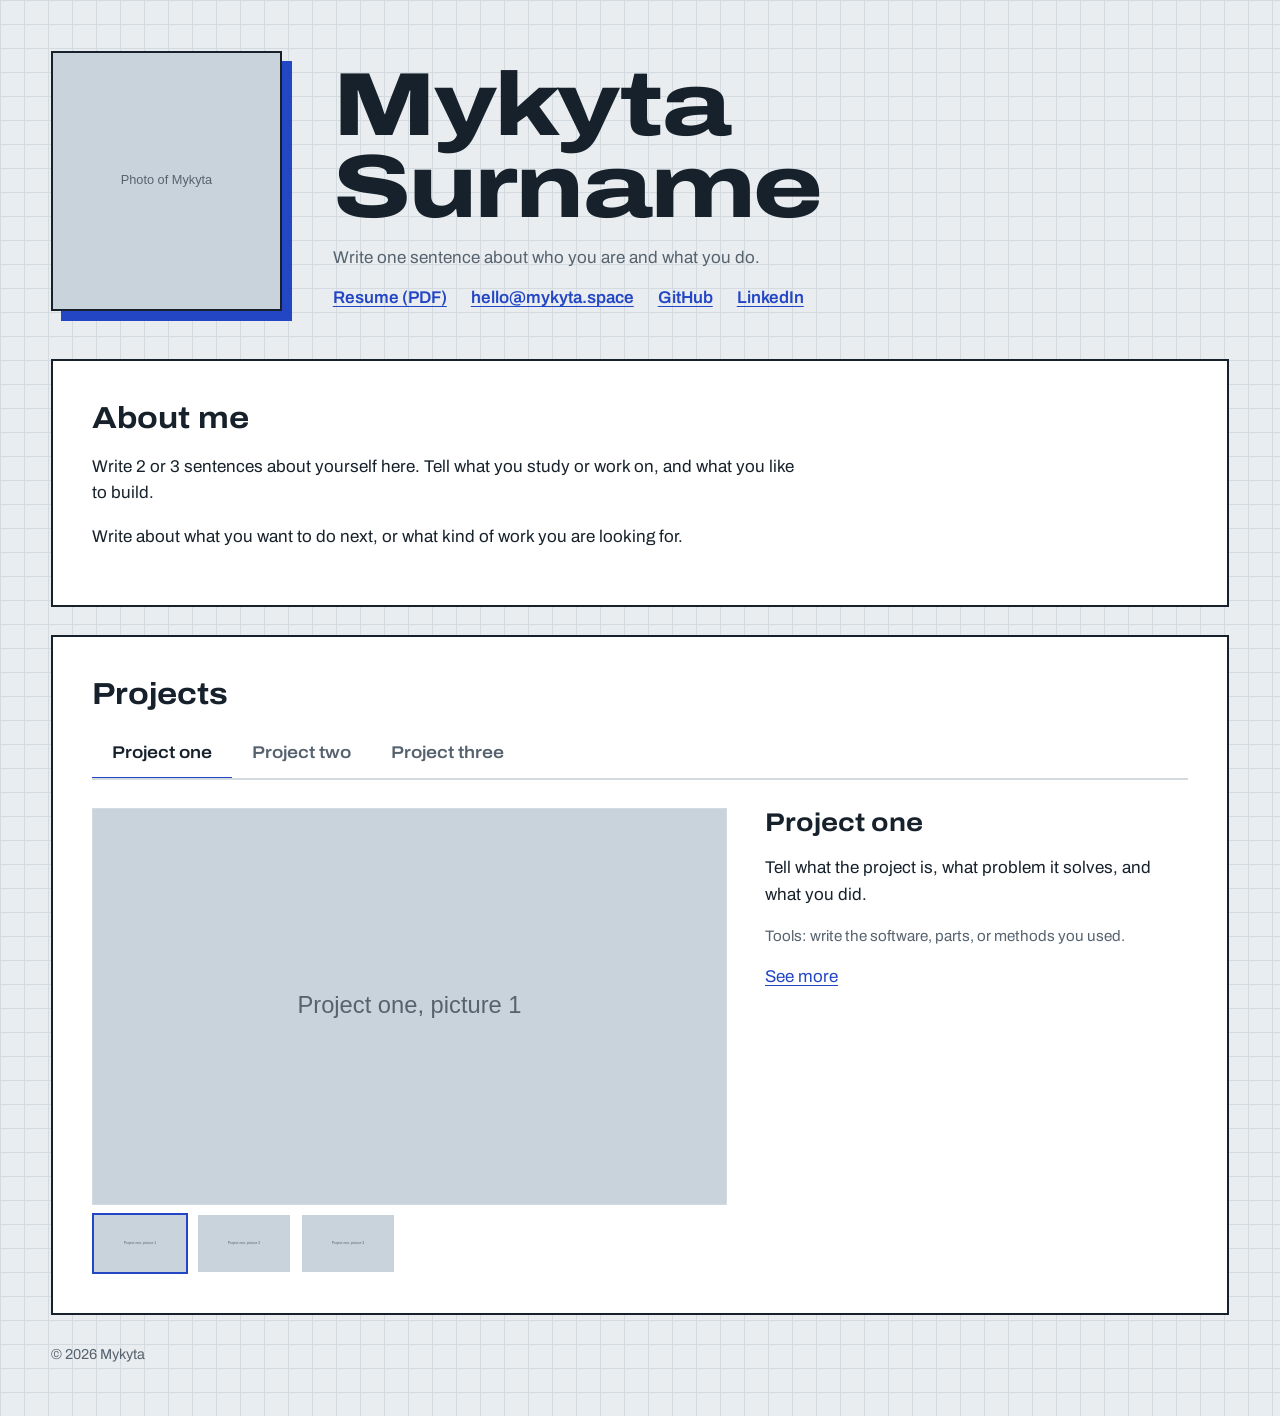
==== Index.html @ 7dcf8968 "Add files via upload" ====
<!DOCTYPE html>
<html lang="en">
<head>
  <meta charset="UTF-8">
  <meta name="viewport" content="width=device-width, initial-scale=1">
  <title>Mykyta | Personal website</title>
  <meta name="description" content="Mykyta's personal website: about and projects.">

  <!-- Font (loads from Google Fonts) -->
  <link rel="preconnect" href="https://fonts.googleapis.com">
  <link rel="preconnect" href="https://fonts.gstatic.com" crossorigin>
  <link href="https://fonts.googleapis.com/css2?family=Archivo:wdth,wght@62..125,100..900&display=swap" rel="stylesheet">

  <script>
    // If a picture file is missing, show a gray box with the picture name.
    function ph(img) {
      img.onerror = null;
      var t = (img.alt || "Picture").replace(/[<&>]/g, "");
      img.src = "data:image/svg+xml;charset=utf-8," + encodeURIComponent(
        '<svg xmlns="http://www.w3.org/2000/svg" width="800" height="600">' +
        '<rect width="100%" height="100%" fill="#C9D3DB"/>' +
        '<text x="50%" y="50%" font-family="sans-serif" font-size="30" fill="#56636F" ' +
        'text-anchor="middle" dominant-baseline="middle">' + t + '</text></svg>');
    }
  </script>

  <style>
    /* ===== COLORS: change these to change the look ===== */
    :root {
      --paper: #E9EDF0;   /* page background */
      --grid:  #D3DAE0;   /* background grid lines */
      --ink:   #17212B;   /* main text and borders */
      --muted: #56636F;   /* small text */
      --accent:#2346C4;   /* links and highlights */
      --card:  #FFFFFF;   /* content areas */
    }
    @media (prefers-color-scheme: dark) {
      :root {
        --paper: #121A22; --grid: #1D2833; --ink: #E6ECF1;
        --muted: #9AA7B3; --accent: #7C97FF; --card: #18222C;
      }
    }

    * { box-sizing: border-box; }
    [hidden] { display: none !important; }

    /* ===== BACKGROUND =====
       Now: a drafting-paper grid.
       To use your own picture, delete the "background-image" and
       "background-size" lines and use this line:
       background: var(--paper) url("images/background.jpg") center / cover fixed;
    */
    body {
      margin: 0;
      font-family: "Archivo", system-ui, -apple-system, "Segoe UI", Roboto, sans-serif;
      font-size: 1.0625rem;
      line-height: 1.55;
      color: var(--ink);
      background-color: var(--paper);
      background-image:
        linear-gradient(var(--grid) 1px, transparent 1px),
        linear-gradient(90deg, var(--grid) 1px, transparent 1px);
      background-size: 24px 24px;
    }

    a { color: var(--accent); text-underline-offset: 3px; }
    :focus-visible { outline: 3px solid var(--accent); outline-offset: 2px; }

    .skip { position: absolute; left: -9999px; }
    .skip:focus { left: 16px; top: 16px; z-index: 10; background: var(--card); padding: 8px 12px; }

    /* ===== PAGE WIDTH: change max-width to make the site wider or narrower ===== */
    .page {
      max-width: 1440px;
      margin: 0 auto;
      padding: clamp(20px, 4vw, 64px);
    }

    /* ===== HEADER: photo and name ===== */
    .hero {
      display: grid;
      grid-template-columns: auto 1fr;
      gap: clamp(20px, 4vw, 56px);
      align-items: end;
      margin-bottom: 48px;
    }
    .photo {
      display: block;
      width: clamp(140px, 18vw, 260px);
      aspect-ratio: 1;
      object-fit: cover;
      border: 2px solid var(--ink);
      box-shadow: 10px 10px 0 var(--accent);
      background: var(--grid);
    }
    .name {
      margin: 0 0 16px;
      font-stretch: 125%;
      font-weight: 800;
      font-size: clamp(2.6rem, 7vw, 6.5rem);
      line-height: 0.92;
      letter-spacing: -0.02em;
      overflow-wrap: anywhere;
    }
    .role { margin: 0 0 14px; color: var(--muted); max-width: 56ch; }
    .links { list-style: none; padding: 0; margin: 0; display: flex; flex-wrap: wrap; gap: 8px 24px; }
    .links a { font-weight: 600; }

    /* ===== SECTIONS ===== */
    .panel {
      background: var(--card);
      border: 2px solid var(--ink);
      padding: clamp(20px, 3vw, 44px);
    }
    .panel + .panel { margin-top: 28px; }
    .panel h2 { font-stretch: 112%; font-size: 1.9rem; line-height: 1.2; margin: 0 0 18px; }
    .about-text p { max-width: 72ch; }

    /* ===== PROJECTS ===== */
    .project-tabs {
      display: flex;
      overflow-x: auto;
      border-bottom: 2px solid var(--grid);
      margin-bottom: 28px;
    }
    .project-tabs button {
      font: inherit;
      font-stretch: 112%;
      font-weight: 600;
      white-space: nowrap;
      padding: 10px 20px;
      margin-bottom: -2px;
      background: none;
      color: var(--muted);
      border: 0;
      border-bottom: 3px solid transparent;
      cursor: pointer;
    }
    .project-tabs button:hover { color: var(--ink); }
    .project-tabs button[aria-selected="true"] { color: var(--ink); border-bottom-color: var(--accent); }

    .project {
      display: grid;
      grid-template-columns: minmax(0, 1.5fr) minmax(0, 1fr);
      gap: clamp(24px, 3vw, 48px);
      align-items: start;
    }
    .gallery-main {
      display: block;
      width: 100%;
      aspect-ratio: 16 / 10;
      object-fit: cover;
      border: 1px solid var(--grid);
      background: var(--grid);
    }
    .thumbs { display: flex; flex-wrap: wrap; gap: 8px; margin-top: 8px; }
    .thumb { width: 96px; padding: 0; background: none; border: 2px solid transparent; cursor: pointer; }
    .thumb img { display: block; width: 100%; aspect-ratio: 16 / 10; object-fit: cover; }
    .thumb[aria-pressed="true"] { border-color: var(--accent); }

    .project h3 { font-stretch: 112%; font-size: 1.6rem; line-height: 1.2; margin: 0 0 10px; }
    .project-info p { max-width: 60ch; }
    .tools { color: var(--muted); font-size: 0.95rem; }

    footer { margin-top: 28px; color: var(--muted); font-size: 0.9rem; }

    /* ===== PHONES AND SMALL SCREENS ===== */
    @media (max-width: 800px) {
      .hero { grid-template-columns: 1fr; align-items: start; }
      .project { grid-template-columns: 1fr; }
      .thumb { width: 72px; }
    }
  </style>
</head>
<body>
  <a class="skip" href="#main">Skip to content</a>

  <div class="page">

    <!-- ===== HEADER: change the photo, name, sentence, and links ===== -->
    <header class="hero">
      <img class="photo" src="images/profile.jpg" alt="Photo of Mykyta" width="260" height="260" onerror="ph(this)">
      <div>
        <h1 class="name">Mykyta<br>Surname</h1>
        <p class="role">Write one sentence about who you are and what you do.</p>
        <ul class="links">
          <li><a href="resume.pdf" target="_blank" rel="noopener">Resume (PDF)</a></li>
          <li><a href="mailto:hello@mykyta.space">hello@mykyta.space</a></li>
          <li><a href="https://github.com/username">GitHub</a></li>
          <li><a href="https://www.linkedin.com/in/username">LinkedIn</a></li>
        </ul>
      </div>
    </header>

    <main id="main">

      <!-- ===== ABOUT ===== -->
      <section class="panel about-text" aria-labelledby="about-title">
        <h2 id="about-title">About me</h2>
        <p>Write 2 or 3 sentences about yourself here. Tell what you study or work on, and what you like to build.</p>
        <p>Write about what you want to do next, or what kind of work you are looking for.</p>
      </section>

      <!-- ===== PROJECTS ===== -->
      <section class="panel" aria-labelledby="projects-title">
        <h2 id="projects-title">Projects</h2>

        <!-- Project names. Add one button for each project. -->
        <div class="project-tabs" role="tablist" aria-label="Projects">
          <button role="tab" id="tab-p1" aria-controls="p1" aria-selected="true">Project one</button>
          <button role="tab" id="tab-p2" aria-controls="p2" aria-selected="false" tabindex="-1">Project two</button>
          <button role="tab" id="tab-p3" aria-controls="p3" aria-selected="false" tabindex="-1">Project three</button>
        </div>

        <!-- PROJECT 1 -->
        <article id="p1" class="project" role="tabpanel" aria-labelledby="tab-p1">
          <div class="gallery">
            <img class="gallery-main" src="images/project1-1.jpg" alt="Project one, picture 1" onerror="ph(this)">
            <div class="thumbs">
              <button class="thumb" aria-pressed="true"><img src="images/project1-1.jpg" alt="Project one, picture 1" onerror="ph(this)"></button>
              <button class="thumb" aria-pressed="false"><img src="images/project1-2.jpg" alt="Project one, picture 2" onerror="ph(this)"></button>
              <button class="thumb" aria-pressed="false"><img src="images/project1-3.jpg" alt="Project one, picture 3" onerror="ph(this)"></button>
            </div>
          </div>
          <div class="project-info">
            <h3>Project one</h3>
            <p>Tell what the project is, what problem it solves, and what you did.</p>
            <p class="tools">Tools: write the software, parts, or methods you used.</p>
            <a href="#">See more</a>
          </div>
        </article>

        <!-- PROJECT 2 -->
        <article id="p2" class="project" role="tabpanel" aria-labelledby="tab-p2" hidden>
          <div class="gallery">
            <img class="gallery-main" src="images/project2-1.jpg" alt="Project two, picture 1" onerror="ph(this)">
            <div class="thumbs">
              <button class="thumb" aria-pressed="true"><img src="images/project2-1.jpg" alt="Project two, picture 1" onerror="ph(this)"></button>
              <button class="thumb" aria-pressed="false"><img src="images/project2-2.jpg" alt="Project two, picture 2" onerror="ph(this)"></button>
            </div>
          </div>
          <div class="project-info">
            <h3>Project two</h3>
            <p>Tell what the project is, what problem it solves, and what you did.</p>
            <p class="tools">Tools: write the software, parts, or methods you used.</p>
            <a href="#">See more</a>
          </div>
        </article>

        <!-- PROJECT 3 -->
        <article id="p3" class="project" role="tabpanel" aria-labelledby="tab-p3" hidden>
          <div class="gallery">
            <img class="gallery-main" src="images/project3-1.jpg" alt="Project three, picture 1" onerror="ph(this)">
            <div class="thumbs">
              <button class="thumb" aria-pressed="true"><img src="images/project3-1.jpg" alt="Project three, picture 1" onerror="ph(this)"></button>
              <button class="thumb" aria-pressed="false"><img src="images/project3-2.jpg" alt="Project three, picture 2" onerror="ph(this)"></button>
            </div>
          </div>
          <div class="project-info">
            <h3>Project three</h3>
            <p>Tell what the project is, what problem it solves, and what you did.</p>
            <p class="tools">Tools: write the software, parts, or methods you used.</p>
            <a href="#">See more</a>
          </div>
        </article>
      </section>
    </main>

    <footer>&copy; <span id="year"></span> Mykyta</footer>
  </div>

  <script>
    // Project tabs (mouse and keyboard)
    var tabs = Array.prototype.slice.call(document.querySelectorAll('.project-tabs [role="tab"]'));
    function select(tab, focus) {
      tabs.forEach(function (t) {
        var on = t === tab;
        t.setAttribute("aria-selected", on);
        t.tabIndex = on ? 0 : -1;
        document.getElementById(t.getAttribute("aria-controls")).hidden = !on;
      });
      if (focus) tab.focus();
    }
    tabs.forEach(function (t, i) {
      t.addEventListener("click", function () { select(t); });
      t.addEventListener("keydown", function (e) {
        var j = null;
        if (e.key === "ArrowRight") j = (i + 1) % tabs.length;
        else if (e.key === "ArrowLeft") j = (i - 1 + tabs.length) % tabs.length;
        else if (e.key === "Home") j = 0;
        else if (e.key === "End") j = tabs.length - 1;
        if (j !== null) { e.preventDefault(); select(tabs[j], true); }
      });
    });

    // Picture galleries: select a small picture to show it large
    document.querySelectorAll(".gallery").forEach(function (g) {
      var big = g.querySelector(".gallery-main");
      var thumbs = g.querySelectorAll(".thumb");
      thumbs.forEach(function (b) {
        b.addEventListener("click", function () {
          var img = b.querySelector("img");
          big.src = img.src;
          big.alt = img.alt;
          thumbs.forEach(function (x) { x.setAttribute("aria-pressed", x === b); });
        });
      });
    });

    document.getElementById("year").textContent = new Date().getFullYear();
  </script>
</body>
</html>
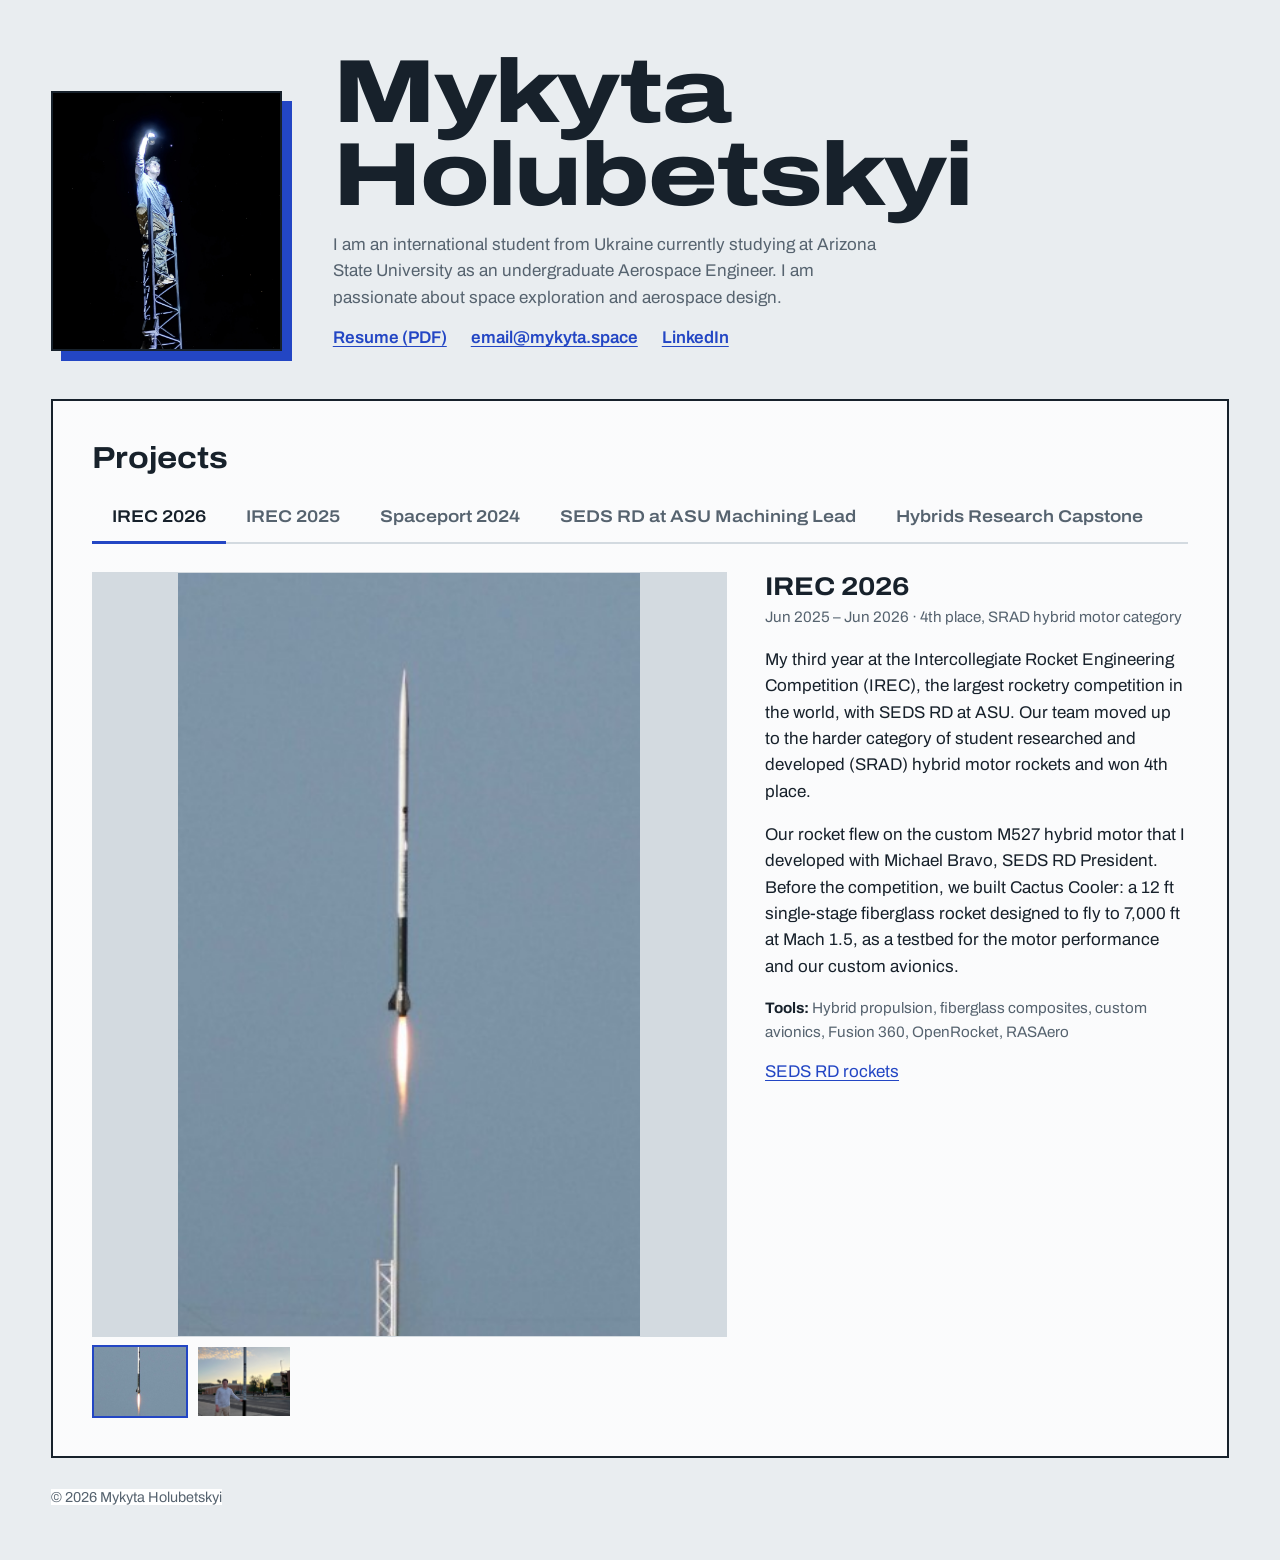
==== commit d6423dab: "Website alpha" ====
--- a/Index.html
+++ b/Index.html
@@ -3,8 +3,8 @@
 <head>
   <meta charset="UTF-8">
   <meta name="viewport" content="width=device-width, initial-scale=1">
-  <title>Mykyta | Personal website</title>
-  <meta name="description" content="Mykyta's personal website: about and projects.">
+  <title>Mykyta Holubetskyi | Aerospace Engineering</title>
+  <meta name="description" content="Mykyta Holubetskyi, aerospace engineering student at Arizona State University. Rocketry, hybrid propulsion, and machining projects.">
 
   <!-- Font (loads from Google Fonts) -->
   <link rel="preconnect" href="https://fonts.googleapis.com">
@@ -28,7 +28,7 @@
     /* ===== COLORS: change these to change the look ===== */
     :root {
       --paper: #E9EDF0;   /* page background */
-      --grid:  #D3DAE0;   /* background grid lines */
+      --grid:  #D3DAE0;   /* lines and empty picture areas */
       --ink:   #17212B;   /* main text and borders */
       --muted: #56636F;   /* small text */
       --accent:#2346C4;   /* links and highlights */
@@ -44,23 +44,14 @@
     * { box-sizing: border-box; }
     [hidden] { display: none !important; }
 
-    /* ===== BACKGROUND =====
-       Now: a drafting-paper grid.
-       To use your own picture, delete the "background-image" and
-       "background-size" lines and use this line:
-       background: var(--paper) url("images/background.jpg") center / cover fixed;
-    */
+    /* ===== BACKGROUND: the picture file is images/background.jpg ===== */
     body {
       margin: 0;
       font-family: "Archivo", system-ui, -apple-system, "Segoe UI", Roboto, sans-serif;
       font-size: 1.0625rem;
       line-height: 1.55;
       color: var(--ink);
-      background-color: var(--paper);
-      background-image:
-        linear-gradient(var(--grid) 1px, transparent 1px),
-        linear-gradient(90deg, var(--grid) 1px, transparent 1px);
-      background-size: 24px 24px;
+      background: var(--paper) url("images/background.jpg") center / cover fixed;
     }
 
     a { color: var(--accent); text-underline-offset: 3px; }
@@ -114,12 +105,22 @@
     }
     .panel + .panel { margin-top: 28px; }
     .panel h2 { font-stretch: 112%; font-size: 1.9rem; line-height: 1.2; margin: 0 0 18px; }
-    .about-text p { max-width: 72ch; }
+
+    /* Background picture of the Projects section.
+       Change 80% to a lower value to see more of the picture. */
+    .projects-panel {
+      background:
+        linear-gradient(
+          color-mix(in srgb, var(--card) 80%, transparent),
+          color-mix(in srgb, var(--card) 80%, transparent)
+        ),
+        url("images/projects-background.jpg") center / cover;
+    }
 
     /* ===== PROJECTS ===== */
     .project-tabs {
       display: flex;
-      overflow-x: auto;
+      flex-wrap: wrap;
       border-bottom: 2px solid var(--grid);
       margin-bottom: 28px;
     }
@@ -127,7 +128,6 @@
       font: inherit;
       font-stretch: 112%;
       font-weight: 600;
-      white-space: nowrap;
       padding: 10px 20px;
       margin-bottom: -2px;
       background: none;
@@ -145,24 +145,30 @@
       gap: clamp(24px, 3vw, 48px);
       align-items: start;
     }
+
+    /* LARGE PICTURE: shows the full picture, not taller than 85% of the screen */
     .gallery-main {
       display: block;
       width: 100%;
-      aspect-ratio: 16 / 10;
-      object-fit: cover;
+      height: auto;
+      max-height: 85vh;
+      object-fit: contain;
       border: 1px solid var(--grid);
       background: var(--grid);
     }
     .thumbs { display: flex; flex-wrap: wrap; gap: 8px; margin-top: 8px; }
     .thumb { width: 96px; padding: 0; background: none; border: 2px solid transparent; cursor: pointer; }
-    .thumb img { display: block; width: 100%; aspect-ratio: 16 / 10; object-fit: cover; }
+    .thumb img { display: block; width: 100%; aspect-ratio: 4 / 3; object-fit: cover; }
     .thumb[aria-pressed="true"] { border-color: var(--accent); }
 
-    .project h3 { font-stretch: 112%; font-size: 1.6rem; line-height: 1.2; margin: 0 0 10px; }
+    .project h3 { font-stretch: 112%; font-size: 1.6rem; line-height: 1.2; margin: 0 0 4px; }
+    .dates { margin: 0 0 14px; color: var(--muted); font-size: 0.95rem; }
     .project-info p { max-width: 60ch; }
     .tools { color: var(--muted); font-size: 0.95rem; }
+    .tools strong { color: var(--ink); }
 
     footer { margin-top: 28px; color: var(--muted); font-size: 0.9rem; }
+    footer span { background: var(--card); }
 
     /* ===== PHONES AND SMALL SCREENS ===== */
     @media (max-width: 800px) {
@@ -177,96 +183,140 @@
 
   <div class="page">
 
-    <!-- ===== HEADER: change the photo, name, sentence, and links ===== -->
+    <!-- ===== HEADER ===== -->
     <header class="hero">
-      <img class="photo" src="images/profile.jpg" alt="Photo of Mykyta" width="260" height="260" onerror="ph(this)">
+      <img class="photo" src="images/Aura_Farming_1.jpg" alt="Photo of Mykyta" width="260" height="260" onerror="ph(this)">
       <div>
-        <h1 class="name">Mykyta<br>Surname</h1>
-        <p class="role">Write one sentence about who you are and what you do.</p>
+        <h1 class="name">Mykyta<br>Holubetskyi</h1>
+        <p class="role">I am an international student from Ukraine currently studying at Arizona State University as an
+undergraduate Aerospace Engineer. I am passionate about space exploration and aerospace design.</p>
         <ul class="links">
-          <li><a href="resume.pdf" target="_blank" rel="noopener">Resume (PDF)</a></li>
-          <li><a href="mailto:hello@mykyta.space">hello@mykyta.space</a></li>
-          <li><a href="https://github.com/username">GitHub</a></li>
-          <li><a href="https://www.linkedin.com/in/username">LinkedIn</a></li>
+          <li><a href="Job_Resume_3.pdf" target="_blank" rel="noopener">Resume (PDF)</a></li>
+          <li><a href="mailto:email@mykyta.space">email@mykyta.space</a></li>
+          <li><a href="https://www.linkedin.com/in/mykyta-holubetskyi">LinkedIn</a></li>
         </ul>
       </div>
     </header>
 
     <main id="main">
 
-      <!-- ===== ABOUT ===== -->
-      <section class="panel about-text" aria-labelledby="about-title">
-        <h2 id="about-title">About me</h2>
-        <p>Write 2 or 3 sentences about yourself here. Tell what you study or work on, and what you like to build.</p>
-        <p>Write about what you want to do next, or what kind of work you are looking for.</p>
-      </section>
-
       <!-- ===== PROJECTS ===== -->
-      <section class="panel" aria-labelledby="projects-title">
+      <section class="panel projects-panel" aria-labelledby="projects-title">
         <h2 id="projects-title">Projects</h2>
 
-        <!-- Project names. Add one button for each project. -->
+        <!-- Project names. Each project needs ONE button here. -->
         <div class="project-tabs" role="tablist" aria-label="Projects">
-          <button role="tab" id="tab-p1" aria-controls="p1" aria-selected="true">Project one</button>
-          <button role="tab" id="tab-p2" aria-controls="p2" aria-selected="false" tabindex="-1">Project two</button>
-          <button role="tab" id="tab-p3" aria-controls="p3" aria-selected="false" tabindex="-1">Project three</button>
+          <button role="tab" id="tab-p1" aria-controls="p1" aria-selected="true">IREC 2026</button>
+          <button role="tab" id="tab-p2" aria-controls="p2" aria-selected="false" tabindex="-1">IREC 2025</button>
+          <button role="tab" id="tab-p3" aria-controls="p3" aria-selected="false" tabindex="-1">Spaceport 2024</button>
+          <button role="tab" id="tab-p4" aria-controls="p4" aria-selected="false" tabindex="-1">SEDS RD at ASU Machining Lead</button>
+          <button role="tab" id="tab-p5" aria-controls="p5" aria-selected="false" tabindex="-1">Hybrids Research Capstone</button>
         </div>
 
         <!-- PROJECT 1 -->
         <article id="p1" class="project" role="tabpanel" aria-labelledby="tab-p1">
           <div class="gallery">
-            <img class="gallery-main" src="images/project1-1.jpg" alt="Project one, picture 1" onerror="ph(this)">
-            <div class="thumbs">
-              <button class="thumb" aria-pressed="true"><img src="images/project1-1.jpg" alt="Project one, picture 1" onerror="ph(this)"></button>
-              <button class="thumb" aria-pressed="false"><img src="images/project1-2.jpg" alt="Project one, picture 2" onerror="ph(this)"></button>
-              <button class="thumb" aria-pressed="false"><img src="images/project1-3.jpg" alt="Project one, picture 3" onerror="ph(this)"></button>
-            </div>
-          </div>
-          <div class="project-info">
-            <h3>Project one</h3>
-            <p>Tell what the project is, what problem it solves, and what you did.</p>
-            <p class="tools">Tools: write the software, parts, or methods you used.</p>
-            <a href="#">See more</a>
+            <img class="gallery-main" src="images/IREC_2026_1.jpg" alt="IREC 2026, picture 1" onerror="ph(this)">
+            <div class="thumbs">
+              <button class="thumb" aria-pressed="true"><img src="images/IREC_2026_1.jpg" alt="IREC 2026, picture 1" onerror="ph(this)"></button>
+              <button class="thumb" aria-pressed="false"><img src="images/IREC_2026_2.jpg" alt="IREC 2026, picture 2" onerror="ph(this)"></button>
+            </div>
+          </div>
+          <div class="project-info">
+            <h3>IREC 2026</h3>
+            <p class="dates">Jun 2025 – Jun 2026 · 4th place, SRAD hybrid motor category</p>
+            <p>My third year at the Intercollegiate Rocket Engineering Competition (IREC), the largest rocketry competition in the world, with SEDS RD at ASU. Our team moved up to the harder category of student researched and developed (SRAD) hybrid motor rockets and won 4th place.</p>
+            <p>Our rocket flew on the custom M527 hybrid motor that I developed with Michael Bravo, SEDS RD President. Before the competition, we built Cactus Cooler: a 12 ft single-stage fiberglass rocket designed to fly to 7,000 ft at Mach 1.5, as a testbed for the motor performance and our custom avionics.</p>
+            <p class="tools"><strong>Tools:</strong> Hybrid propulsion, fiberglass composites, custom avionics, Fusion 360, OpenRocket, RASAero</p>
+            <a href="https://seds-rd.space/rockets/" target="_blank" rel="noopener">SEDS RD rockets</a>
           </div>
         </article>
 
         <!-- PROJECT 2 -->
         <article id="p2" class="project" role="tabpanel" aria-labelledby="tab-p2" hidden>
           <div class="gallery">
-            <img class="gallery-main" src="images/project2-1.jpg" alt="Project two, picture 1" onerror="ph(this)">
-            <div class="thumbs">
-              <button class="thumb" aria-pressed="true"><img src="images/project2-1.jpg" alt="Project two, picture 1" onerror="ph(this)"></button>
-              <button class="thumb" aria-pressed="false"><img src="images/project2-2.jpg" alt="Project two, picture 2" onerror="ph(this)"></button>
-            </div>
-          </div>
-          <div class="project-info">
-            <h3>Project two</h3>
-            <p>Tell what the project is, what problem it solves, and what you did.</p>
-            <p class="tools">Tools: write the software, parts, or methods you used.</p>
-            <a href="#">See more</a>
+            <img class="gallery-main" src="images/IREC_2025_1.jpg" alt="IREC 2025, picture 1" onerror="ph(this)">
+            <div class="thumbs">
+              <button class="thumb" aria-pressed="true"><img src="images/IREC_2025_1.jpg" alt="IREC 2025, picture 1" onerror="ph(this)"></button>
+              <button class="thumb" aria-pressed="false"><img src="images/IREC_2025_2.jpg" alt="IREC 2025, picture 2" onerror="ph(this)"></button>
+            </div>
+          </div>
+          <div class="project-info">
+            <h3>IREC 2025</h3>
+            <p class="dates">Jun 2024 – Jun 2025 · 7th place, COTS solid motor category</p>
+            <p>My second IREC with SEDS RD at ASU. Our team competed in the commercial off-the-shelf (COTS) solid motor category and won 7th place in the category, and 12th place overall out of more than 170 teams from around the world.</p>
+            <p>As the team grew, I worked as part of a large team with many specialized subteams. My roles across IREC included Propulsion Co-Lead, Lead Machinist, composite manufacturing, and CAD and simulation.</p>
+            <p class="tools"><strong>Tools:</strong> Fusion 360, OpenRocket, RASAero, Ansys, composites, CNC, lathe</p>
+            <a href="https://seds-rd.space/dustdevil/" target="_blank" rel="noopener">DustDevil rocket on the SEDS RD website</a>
           </div>
         </article>
 
         <!-- PROJECT 3 -->
         <article id="p3" class="project" role="tabpanel" aria-labelledby="tab-p3" hidden>
           <div class="gallery">
-            <img class="gallery-main" src="images/project3-1.jpg" alt="Project three, picture 1" onerror="ph(this)">
-            <div class="thumbs">
-              <button class="thumb" aria-pressed="true"><img src="images/project3-1.jpg" alt="Project three, picture 1" onerror="ph(this)"></button>
-              <button class="thumb" aria-pressed="false"><img src="images/project3-2.jpg" alt="Project three, picture 2" onerror="ph(this)"></button>
-            </div>
-          </div>
-          <div class="project-info">
-            <h3>Project three</h3>
-            <p>Tell what the project is, what problem it solves, and what you did.</p>
-            <p class="tools">Tools: write the software, parts, or methods you used.</p>
-            <a href="#">See more</a>
-          </div>
-        </article>
+            <img class="gallery-main" src="images/Spaceport_2024_1.jpg" alt="Spaceport 2024, picture 1" onerror="ph(this)">
+            <div class="thumbs">
+              <button class="thumb" aria-pressed="true"><img src="images/Spaceport_2024_1.jpg" alt="Spaceport 2024, picture 1" onerror="ph(this)"></button>
+              <button class="thumb" aria-pressed="false"><img src="images/Spaceport_2024_2.jpg" alt="Spaceport 2024, picture 2" onerror="ph(this)"></button>
+            </div>
+          </div>
+          <div class="project-info">
+            <h3>Spaceport 2024</h3>
+            <p class="dates">Sep 2023 – Jun 2024 · Sportsmanship Award</p>
+            <p>My first IREC, at the Spaceport America Cup, with SEDS RD at ASU. The club restarted in 2024, and I was part of it from the beginning. On a small team, I worked personally on every part of our rocket, Project Wumbo. Our team won the Sportsmanship Award.</p>
+            <p>In the same year, I earned my NAR Level 1 and Level 2 high-power rocketry certifications. I designed, simulated, launched, and recovered two personal rockets: one significantly modified kit and one built from scratch.</p>
+            <p class="tools"><strong>Tools:</strong> OpenRocket, RASAero, Ansys, Fusion 360</p>
+            <a href="https://seds-rd.space/wumbo/" target="_blank" rel="noopener">Project Wumbo on the SEDS RD website</a>
+          </div>
+        </article>
+
+        <!-- PROJECT 4 -->
+        <article id="p4" class="project" role="tabpanel" aria-labelledby="tab-p4" hidden>
+          <div class="gallery">
+            <img class="gallery-main" src="images/Machining_1.jpg" alt="Machining, picture 1" onerror="ph(this)">
+            <div class="thumbs">
+              <button class="thumb" aria-pressed="true"><img src="images/Machining_1.jpg" alt="Machining, picture 1" onerror="ph(this)"></button>
+              <button class="thumb" aria-pressed="false"><img src="images/Machining_2.jpg" alt="Machining, picture 2" onerror="ph(this)"></button>
+              <button class="thumb" aria-pressed="false"><img src="images/Machining_3.jpg" alt="Machining, picture 3" onerror="ph(this)"></button>
+              <button class="thumb" aria-pressed="false"><img src="images/Machining_4.jpg" alt="Machining, picture 4" onerror="ph(this)"></button>
+              <button class="thumb" aria-pressed="false"><img src="images/Machining_5.jpg" alt="Machining, picture 5" onerror="ph(this)"></button>
+              <button class="thumb" aria-pressed="false"><img src="images/Machining_6.jpg" alt="Machining, picture 6" onerror="ph(this)"></button>
+              <button class="thumb" aria-pressed="false"><img src="images/Machining_7.jpg" alt="Machining, picture 7" onerror="ph(this)"></button>
+              <button class="thumb" aria-pressed="false"><img src="images/Machining_8.jpg" alt="Machining, picture 8" onerror="ph(this)"></button>
+            </div>
+          </div>
+          <div class="project-info">
+            <h3>SEDS RD at ASU Machining Lead</h3>
+            <p class="dates">Oct 2023 – Present</p>
+            <p>As Lead Machinist for the Students for the Exploration and Development of Space Rocketry Division (SEDS RD) at ASU, I manufacture parts for our competition rockets and motor test hardware.</p>
+            <p>I grew from a member of a small team working on every part of the rocket to leading others on complex collaborative projects. I also led a Rocketry Certification Class of 8 new members, where I taught rocketry fundamentals and guided them to their L1 certification.</p>
+            <p class="tools"><strong>Tools:</strong> CNC, lathe, TIG welding, MIG welding, soldering, composites, Fusion 360</p>
+            <a href="https://seds-rd.space/" target="_blank" rel="noopener">SEDS RD at ASU website</a>
+          </div>
+        </article>
+
+        <!-- PROJECT 5 -->
+        <article id="p5" class="project" role="tabpanel" aria-labelledby="tab-p5" hidden>
+          <div class="gallery">
+            <img class="gallery-main" src="images/Hybrids_1.jpg" alt="Hybrid motor research, picture 1" onerror="ph(this)">
+            <div class="thumbs">
+              <button class="thumb" aria-pressed="true"><img src="images/Hybrids_1.jpg" alt="Hybrid motor research, picture 1" onerror="ph(this)"></button>
+              <button class="thumb" aria-pressed="false"><img src="images/Hybrids_2.jpg" alt="Hybrid motor research, picture 2" onerror="ph(this)"></button>
+            </div>
+          </div>
+          <div class="project-info">
+            <h3>Hybrids Research Capstone</h3>
+            <p class="dates">Sep 2025 – Jun 2026 · Custom Hybrid Motor M527</p>
+            <p>With Michael Bravo, SEDS RD President, I developed a custom liquid nitrous oxide hybrid rocket motor for IREC 2026. The motor uses a 3D printed fuel grain with complex geometry and reached 600.51 lbf peak thrust.</p>
+            <p>To test the motor, we developed a static fire test stand with a load cell and a fueling setup, and conducted 8 hot fires. I diagnosed and fixed defective valves, leaking piping, cryogenic temperature management, and suboptimal ignition.</p>
+            <p class="tools"><strong>Tools:</strong> Hybrid propulsion, liquid nitrous oxide, 3D printed fuel grain, load cell data acquisition, static fire test stand, cryogenic fueling</p>
+          </div>
+        </article>
+
       </section>
     </main>
 
-    <footer>&copy; <span id="year"></span> Mykyta</footer>
+    <footer><span>&copy; <span id="year"></span> Mykyta Holubetskyi</span></footer>
   </div>
 
   <script>
@@ -277,7 +327,8 @@
         var on = t === tab;
         t.setAttribute("aria-selected", on);
         t.tabIndex = on ? 0 : -1;
-        document.getElementById(t.getAttribute("aria-controls")).hidden = !on;
+        var panel = document.getElementById(t.getAttribute("aria-controls"));
+        if (panel) panel.hidden = !on;
       });
       if (focus) tab.focus();
     }
